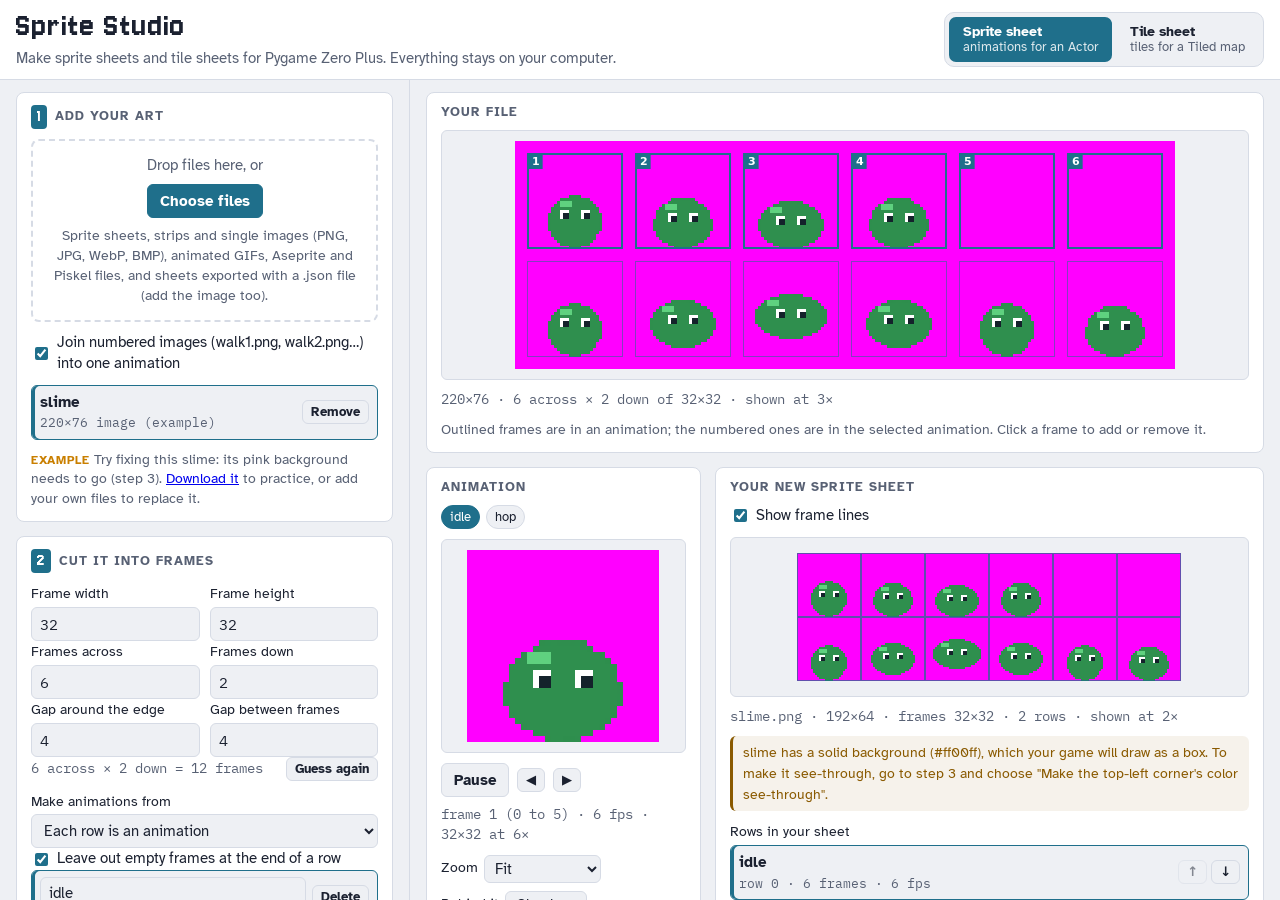
==== index.html @ b21f8364 "first commit" ====
<!doctype html>
<!--
  Sprite Studio: the page layout.

  This file is only the markup. The look is in css/, and everything the page
  does is in js/ (start with js/main.js). See MAINTAINING.md for a map.

  How the pieces connect:
  - An element with data-setting="some.path" is a control for that value in
    the `state` object (js/state.js). js/ui/controls.js keeps them in sync, so
    a new setting only needs a new control here plus code that reads it.
  - An element with data-show="some.path" shows that value as text.
  - class="sprites-only" / "tiles-only" hides an element in the other mode.
  - Elements with an id are filled in or wired up by the js/ui/ files.
-->
<html lang="en">
<head>
<meta charset="utf-8">
<meta name="viewport" content="width=device-width, initial-scale=1">
<title>Sprite Studio</title>
<meta name="description" content="Turn sprite sheets, GIFs, Aseprite and Piskel files, and tile sets into sprite sheets and tile sheets for Pygame Zero Plus. Runs in your browser; nothing is uploaded.">
<link rel="icon" href="favicon.svg" type="image/svg+xml">
<link rel="preconnect" href="https://fonts.googleapis.com">
<link rel="preconnect" href="https://fonts.gstatic.com" crossorigin>
<link rel="stylesheet" href="https://fonts.googleapis.com/css2?family=Atkinson+Hyperlegible:wght@400;700&family=IBM+Plex+Mono:wght@400;500&family=Jersey+10&display=swap">
<link rel="stylesheet" href="css/theme.css">
<link rel="stylesheet" href="css/layout.css">
<script type="module" src="js/main.js"></script>
</head>
<body data-mode="sprites">

<!-- ===================== Top bar: title and mode switch ===================== -->
<header class="topbar">
  <div class="brand">
    <h1>Sprite Studio</h1>
    <p>Make sprite sheets and tile sheets for Pygame Zero Plus. Everything stays on your computer.</p>
  </div>
  <div class="mode-switch" role="radiogroup" aria-label="What are you making?">
    <label class="mode">
      <input type="radio" name="mode" value="sprites" data-setting="mode" checked>
      <span><strong>Sprite sheet</strong><small>animations for an Actor</small></span>
    </label>
    <label class="mode">
      <input type="radio" name="mode" value="tiles" data-setting="mode">
      <span><strong>Tile sheet</strong><small>tiles for a Tiled map</small></span>
    </label>
  </div>
</header>

<noscript><p class="noscript">Sprite Studio needs JavaScript turned on.</p></noscript>
<p class="noscript" id="file-warning" hidden>
  Sprite Studio can't run when index.html is opened straight from a folder, because browsers
  only load its code from a web server. Use <a href="https://mjdargen.github.io/sprite-studio/">the website</a>,
  or run <code>python serve.py</code> in this folder and go to <a href="http://localhost:8000">http://localhost:8000</a>.
</p>
<script>
  // A plain (non-module) script, so it still runs from a file:// page, where
  // the app's modules are blocked and the page would otherwise sit empty
  if (location.protocol === "file:") document.getElementById("file-warning").hidden = false;
</script>

<main class="app">
  <!-- ===================== Left column: the four steps ===================== -->
  <div class="settings">

    <!-- Step 1: add files (js/ui/files-panel.js) -->
    <section class="card" aria-labelledby="add-title">
      <h2 id="add-title"><span class="step">1</span> Add your art</h2>
      <div class="drop" id="drop-zone">
        <p>Drop files here, or</p>
        <button class="primary" id="choose-files" type="button">Choose files</button>
        <input id="file-input" type="file" multiple hidden
               accept=".png,.gif,.jpg,.jpeg,.webp,.bmp,.aseprite,.ase,.piskel,.json,image/*">
        <p class="hint">Sprite sheets, strips and single images (PNG, JPG, WebP, BMP), animated GIFs,
          Aseprite and Piskel files, and sheets exported with a .json file (add the image too).</p>
      </div>
      <label class="choice sprites-only">
        <input type="checkbox" data-setting="settings.groupNumbered">
        Join numbered images (walk1.png, walk2.png…) into one animation
      </label>
      <div class="list" id="file-list"></div>
      <div id="file-messages"></div>
      <p class="hint" id="example-note" hidden><span class="badge">Example</span>
        <span class="sprites-only">Try fixing this slime: its pink background needs to go (step 3).</span>
        <span class="tiles-only">This tile set has a 1-pixel gap between its tiles, which the new sheet leaves out.</span>
        <a id="example-download" href="examples/slime.png" download="slime.png">Download it</a> to practice,
        or add your own files to replace it.</p>
    </section>

    <!-- Step 2: slicing (js/ui/grid-panel.js) and animations (js/ui/anim-panel.js) -->
    <section class="card" aria-labelledby="cut-title">
      <h2 id="cut-title"><span class="step">2</span>
        <span class="sprites-only">Cut it into frames</span><span class="tiles-only">Cut it into tiles</span></h2>
      <div id="grid-panel"></div>
      <div id="anim-panel" class="sprites-only"></div>
    </section>

    <!-- Step 3: clean-up settings (read by js/core/sprite-sheet.js and tile-sheet.js) -->
    <section class="card" aria-labelledby="clean-title">
      <h2 id="clean-title"><span class="step">3</span> Clean it up</h2>

      <div class="field">
        <label for="bg-mode">Background</label>
        <select id="bg-mode" data-setting="settings.background.mode">
          <option value="off">Keep it as it is</option>
          <option value="auto">Make the top-left corner's color see-through</option>
          <option value="pick">Make a color I choose see-through</option>
        </select>
      </div>
      <div class="row" id="bg-pick-row">
        <div class="field narrow">
          <label for="bg-color">Color</label>
          <input type="color" id="bg-color" data-setting="settings.background.color">
        </div>
        <button type="button" id="pick-color" class="small">Pick from your file</button>
      </div>
      <div class="field">
        <label for="bg-tolerance">Also remove colors this close to it:
          <output data-show="settings.background.tolerance"></output></label>
        <input type="range" id="bg-tolerance" min="0" max="100" data-setting="settings.background.tolerance">
      </div>

      <fieldset class="group">
        <legend><span class="sprites-only">Cut pixels off the edge of every frame</span>
          <span class="tiles-only">Cut pixels off the edge of every tile</span></legend>
        <div class="row four">
          <div class="field"><label for="crop-left">Left</label><input type="number" id="crop-left" min="0" data-setting="settings.crop.left"></div>
          <div class="field"><label for="crop-right">Right</label><input type="number" id="crop-right" min="0" data-setting="settings.crop.right"></div>
          <div class="field"><label for="crop-top">Top</label><input type="number" id="crop-top" min="0" data-setting="settings.crop.top"></div>
          <div class="field"><label for="crop-bottom">Bottom</label><input type="number" id="crop-bottom" min="0" data-setting="settings.crop.bottom"></div>
        </div>
      </fieldset>

      <div class="sprites-only">
        <div class="field">
          <label for="trim">Trim empty space around the art</label>
          <select id="trim" data-setting="settings.trim">
            <option value="file">Yes, the same amount for everything from one file</option>
            <option value="each">Yes, each animation on its own</option>
            <option value="off">No</option>
          </select>
          <p class="hint">Trimming everything from one file the same amount keeps your character in the same spot when it changes animation.</p>
        </div>
        <div class="row">
          <div class="field"><label for="padding">Space to leave around it</label><input type="number" id="padding" min="0" data-setting="settings.padding"></div>
          <div class="field">
            <label for="align">Line frames up by</label>
            <select id="align" data-setting="settings.align">
              <option value="bottom">Bottom (feet on the ground)</option>
              <option value="center">Center</option>
            </select>
          </div>
        </div>
      </div>

      <div class="row">
        <div class="field">
          <label for="scale">Size</label>
          <select id="scale" data-setting="settings.scale" data-type="number">
            <option value="0.25">¼× (shrink art that was enlarged 4×)</option>
            <option value="0.3333333333333333">⅓×</option>
            <option value="0.5">½×</option>
            <option value="1">1× (as it is)</option>
            <option value="2">2×</option>
            <option value="3">3×</option>
            <option value="4">4×</option>
          </select>
        </div>
        <label class="choice end"><input type="checkbox" data-setting="settings.smooth"> Smooth (not pixel art)</label>
      </div>

      <div class="tiles-only">
        <label class="choice"><input type="checkbox" data-setting="settings.tiles.skipEmpty"> Leave out empty tiles</label>
        <p class="hint">Only do this for a new tile sheet: it changes the tile numbers, so maps already made with it would show the wrong tiles.</p>
        <div class="field">
          <label for="tile-columns">Tiles across (0 means automatic)</label>
          <input type="number" id="tile-columns" min="0" data-setting="settings.tiles.columns">
        </div>
      </div>
    </section>

    <!-- Step 4: name and save (js/ui/save-panel.js) -->
    <section class="card" aria-labelledby="save-title">
      <h2 id="save-title"><span class="step">4</span> Save it</h2>
      <div class="field">
        <label for="sheet-name">Name</label>
        <input type="text" id="sheet-name" data-setting="settings.name" spellcheck="false" autocomplete="off">
      </div>
      <p class="hint" id="name-hint"></p>
      <div class="toolbar">
        <button class="primary" id="download-png" type="button">Download PNG</button>
        <button id="download-md" class="sprites-only" type="button">Download notes (.md)</button>
        <button id="download-tsx" class="tiles-only" type="button">Download tileset (.tsx)</button>
      </div>
      <p class="hint sprites-only">Put the PNG in your game's <code>sprites</code> folder.</p>
      <p class="hint tiles-only">Put the PNG and the .tsx file in your game's <code>maps</code> folder.</p>
    </section>
  </div>

  <!-- ===================== Right column: the previews ===================== -->
  <div class="previews">

    <!-- Your file, with the grid on top (js/ui/source-view.js) -->
    <section class="card preview-card" aria-labelledby="source-title">
      <h2 id="source-title">Your file</h2>
      <div class="stage" id="source-stage"><canvas class="pixels" id="source-canvas" width="1" height="1"></canvas></div>
      <div class="stats" id="source-stats"></div>
      <p class="hint" id="source-hint"></p>
    </section>

    <!-- Animation player (js/ui/player.js) -->
    <section class="card preview-card sprites-only" aria-labelledby="play-title">
      <h2 id="play-title">Animation</h2>
      <div class="chips" id="anim-chips"></div>
      <div class="stage" id="play-stage"><canvas class="pixels" id="play-canvas" width="1" height="1"></canvas></div>
      <div class="toolbar">
        <button id="play-toggle" type="button">Pause</button>
        <button id="play-back" type="button" class="small" aria-label="Previous frame">◀</button>
        <button id="play-next" type="button" class="small" aria-label="Next frame">▶</button>
        <span class="stats" id="play-stats"></span>
      </div>
      <div class="toolbar">
        <label class="inline">Zoom
          <select data-setting="view.playerZoom">
            <option value="fit">Fit</option>
            <option value="1">1× (real size)</option>
            <option value="2">2×</option>
            <option value="3">3×</option>
            <option value="4">4×</option>
          </select>
        </label>
        <label class="inline">Behind it
          <select data-setting="view.playerBackground">
            <option value="checker">Checks</option>
            <option value="#000000">Black</option>
            <option value="#ffffff">White</option>
            <option value="#7ec8e3">Sky</option>
          </select>
        </label>
        <label class="choice"><input type="checkbox" data-setting="view.showCenter"> Show the Actor's edges and center</label>
      </div>
    </section>

    <!-- Tile check: one tile repeated, to spot seams (js/ui/tile-check.js) -->
    <section class="card preview-card tiles-only" aria-labelledby="tile-check-title">
      <h2 id="tile-check-title">Tile check</h2>
      <div class="stage" id="tile-stage"><canvas class="pixels" id="tile-canvas" width="1" height="1"></canvas></div>
      <div class="stats" id="tile-stats"></div>
      <p class="hint">Click a tile in your new tile sheet to see it repeated, so you can spot seams.</p>
    </section>

    <!-- The finished sheet (js/ui/sheet-view.js, order-list.js, save-panel.js) -->
    <section class="card preview-card" aria-labelledby="sheet-title">
      <h2 id="sheet-title"><span class="sprites-only">Your new sprite sheet</span><span class="tiles-only">Your new tile sheet</span></h2>
      <div class="toolbar">
        <label class="choice"><input type="checkbox" data-setting="view.showLines">
          <span class="sprites-only">Show frame lines</span><span class="tiles-only">Show tile lines</span></label>
        <label class="choice tiles-only"><input type="checkbox" data-setting="view.tileNumbers"> Show tile numbers</label>
      </div>
      <div class="stage" id="sheet-stage"><canvas class="pixels" id="sheet-canvas" width="1" height="1"></canvas></div>
      <div class="stats" id="sheet-stats"></div>
      <div id="result-messages"></div>
      <div class="field sprites-only">
        <span class="label">Rows in your sheet</span>
        <div class="list" id="order-list"></div>
      </div>
      <div class="field">
        <div class="toolbar spread">
          <span class="label" id="code-title">Code for your game</span>
          <button class="small" id="copy-code" type="button">Copy</button>
        </div>
        <pre class="code" id="code"></pre>
      </div>
    </section>
  </div>
</main>
</body>
</html>
---- css/theme.css ----
/*
  Sprite Studio: colors and fonts.

  Every color the page uses is a variable here, so changing the look means
  changing this file only. The dark theme follows the computer's setting; add
  data-theme="light" or "dark" to <html> to force one.

  The canvases also read --accent, --mark and --muted (see js/util/view.js),
  so the grid lines drawn over the art match the theme.
*/

:root {
  /* Page */
  --bg: #eef0f4;          /* behind everything */
  --panel: #ffffff;       /* cards */
  --ink: #1b2130;         /* main text */
  --muted: #586174;       /* hints and secondary text */
  --line: #d6dbe5;        /* borders */

  /* Highlights */
  --accent: #1f6f8b;      /* buttons, selected things, grid lines over the art */
  --accent-ink: #ffffff;  /* text on --accent */
  --accent-soft: #dcecf2; /* a light wash of the accent */
  --mark: #c97f00;        /* second highlight: crop lines, focus rings, badges */
  --danger: #b4372b;      /* errors */
  --warn: #8a5a00;        /* warnings */

  /* The checkerboard behind see-through pixels */
  --check-a: #ffffff;
  --check-b: #e3e6ec;

  /* Fonts (loaded from Google Fonts in index.html, with fallbacks) */
  --font-display: "Jersey 10", "Trebuchet MS", system-ui, sans-serif;
  --font-body: "Atkinson Hyperlegible", system-ui, -apple-system, "Segoe UI", sans-serif;
  --font-mono: "IBM Plex Mono", ui-monospace, Consolas, monospace;

  --radius: 8px;
  color-scheme: light;
}

/* Dark theme: the same variables with dark values. It's written twice, once
   for "follow the computer" and once for data-theme="dark". */
@media (prefers-color-scheme: dark) {
  :root:not([data-theme="light"]) {
    --bg: #151922; --panel: #1e2430; --ink: #e8ebf1; --muted: #9aa4b6; --line: #333c4c;
    --accent: #5cb3d1; --accent-ink: #0f1a20; --accent-soft: #23394a;
    --mark: #f0b43a; --danger: #f07a6c; --warn: #f0b43a;
    --check-a: #2a303c; --check-b: #232833;
    color-scheme: dark;
  }
}
:root[data-theme="dark"] {
  --bg: #151922; --panel: #1e2430; --ink: #e8ebf1; --muted: #9aa4b6; --line: #333c4c;
  --accent: #5cb3d1; --accent-ink: #0f1a20; --accent-soft: #23394a;
  --mark: #f0b43a; --danger: #f07a6c; --warn: #f0b43a;
  --check-a: #2a303c; --check-b: #232833;
  color-scheme: dark;
}
---- css/layout.css ----
/*
  Sprite Studio: page layout and controls.

  The page is a workbench: the four steps run down the left in their own
  scrolling column, and the previews fill the right in theirs, so no setting
  can end up off the bottom of the screen. Below 900px wide the two columns
  stack and the whole page scrolls instead.

  Sections, in order: page frame, mode switch, cards, form controls, buttons,
  lists, previews, messages, and mode-only elements.
*/

/* ---------- Page frame ---------- */

* { box-sizing: border-box; }
html, body { height: 100%; }
body {
  margin: 0;
  background: var(--bg);
  color: var(--ink);
  font: 15px/1.45 var(--font-body);
  display: flex;
  flex-direction: column;
}
code { font-family: var(--font-mono); font-size: 0.9em; }

.topbar {
  display: flex; align-items: center; justify-content: space-between; gap: 12px 24px; flex-wrap: wrap;
  padding: 10px 16px;
  border-bottom: 1px solid var(--line);
  background: var(--panel);
}
.brand h1 { font: 400 2.1rem/1 var(--font-display); margin: 0 0 4px; letter-spacing: 0.03em; }
.brand p { margin: 0; color: var(--muted); font-size: 0.92rem; }
.noscript { padding: 16px; color: var(--danger); }

/* Two columns that each scroll on their own */
.app {
  flex: 1; min-height: 0;
  display: grid;
  grid-template-columns: minmax(320px, 410px) 1fr;
}
.settings, .previews {
  overflow-y: auto; min-height: 0;
  padding: 12px 16px 32px;
}
.settings {
  border-right: 1px solid var(--line);
  display: flex; flex-direction: column; gap: 14px;
}
/* Previews: "Your file" across the top (sheets are usually wide), then the
   player (or tile check) beside the finished sheet */
.previews {
  display: grid;
  grid-template-columns: minmax(240px, 1fr) minmax(0, 2fr);
  gap: 14px;
  align-content: start;
}
.previews > .preview-card:first-child { grid-column: 1 / -1; }

/* Medium screens: one preview per row */
@media (max-width: 1150px) {
  .previews { grid-template-columns: minmax(0, 1fr); }
}

/* Narrow screens: stack everything and let the page scroll */
@media (max-width: 900px) {
  html, body { height: auto; }
  body { display: block; }
  .app { display: block; }
  .settings, .previews { overflow: visible; border: 0; }
  .previews { grid-template-columns: 1fr; padding-top: 0; }
}

/* ---------- Mode switch (Sprite sheet / Tile sheet) ---------- */

.mode-switch {
  display: flex; gap: 4px; padding: 4px;
  border: 1px solid var(--line); border-radius: 10px; background: var(--bg);
}
.mode { cursor: pointer; }
.mode input { position: absolute; opacity: 0; pointer-events: none; }
.mode span {
  display: flex; flex-direction: column; padding: 6px 14px; border-radius: 7px; line-height: 1.2;
}
.mode small { color: var(--muted); font-size: 0.8rem; }
.mode input:checked + span { background: var(--accent); color: var(--accent-ink); }
.mode input:checked + span small { color: inherit; opacity: 0.85; }
.mode input:focus-visible + span { outline: 2px solid var(--mark); outline-offset: 2px; }

/* ---------- Cards ---------- */

.card {
  background: var(--panel);
  border: 1px solid var(--line);
  border-radius: var(--radius);
  padding: 12px 14px;
  min-width: 0;
  display: flex; flex-direction: column; gap: 10px;
}
.card h2 {
  font: 700 0.8rem/1.2 var(--font-body);
  text-transform: uppercase; letter-spacing: 0.08em;
  color: var(--muted);
  margin: 0;
  display: flex; align-items: center; gap: 8px;
}
.card h2 .step {
  font: 400 1.1rem/1 var(--font-display);
  color: var(--accent-ink); background: var(--accent);
  border-radius: 4px; padding: 3px 6px; letter-spacing: 0;
}
.hint { color: var(--muted); font-size: 0.86rem; margin: 0; }
.badge { font: 700 0.72rem var(--font-body); text-transform: uppercase; letter-spacing: 0.06em; color: var(--mark); }

/* ---------- Form controls ---------- */

label, .label { font-size: 0.9rem; }
.field { display: flex; flex-direction: column; gap: 3px; min-width: 0; }
.field.narrow { flex: 0 0 auto; }
.row { display: flex; gap: 10px; flex-wrap: wrap; align-items: flex-end; }
.row > .field { flex: 1 1 90px; }
.row.four > .field { flex: 1 1 60px; }
.choice { display: flex; gap: 6px; align-items: center; font-size: 0.92rem; }
.choice.end { padding-bottom: 6px; }
.inline { display: inline-flex; gap: 6px; align-items: center; font-size: 0.88rem; }
fieldset.group { border: 0; padding: 0; margin: 0; min-width: 0; }
fieldset.group legend { padding: 0; margin-bottom: 4px; font-size: 0.9rem; }

input[type="number"], input[type="text"], select {
  font: 0.95rem var(--font-body);
  color: var(--ink); background: var(--bg);
  border: 1px solid var(--line); border-radius: 6px;
  padding: 6px 8px; width: 100%; min-width: 0;
}
.inline select { width: auto; padding: 3px 6px; }
input[type="number"], input.mono { font-family: var(--font-mono); font-variant-numeric: tabular-nums; }
input[type="color"] { width: 52px; height: 34px; padding: 2px; border: 1px solid var(--line); border-radius: 6px; background: var(--bg); }
input[type="range"] { width: 100%; accent-color: var(--accent); }
input[type="checkbox"], input[type="radio"] { accent-color: var(--accent); }
input[aria-invalid="true"] { border-color: var(--danger); }
:focus-visible { outline: 2px solid var(--mark); outline-offset: 2px; }

/* ---------- Buttons ---------- */

button {
  font: 700 0.92rem var(--font-body);
  color: var(--ink); background: var(--bg);
  border: 1px solid var(--line); border-radius: 6px;
  padding: 7px 12px; cursor: pointer;
}
button:hover:not(:disabled) { border-color: var(--accent); }
button.primary { background: var(--accent); color: var(--accent-ink); border-color: var(--accent); }
button.small { padding: 3px 8px; font-size: 0.82rem; }
button[aria-pressed="true"] { background: var(--accent); color: var(--accent-ink); border-color: var(--accent); }
button:disabled { opacity: 0.5; cursor: default; }
.toolbar { display: flex; gap: 8px; flex-wrap: wrap; align-items: center; }
.toolbar.spread { justify-content: space-between; }

/* ---------- Drop zone and lists ---------- */

.drop {
  border: 2px dashed var(--line); border-radius: var(--radius);
  padding: 14px; text-align: center; color: var(--muted);
  display: flex; flex-direction: column; gap: 8px; align-items: center;
}
.drop p { margin: 0; }
.drop.over, body.dragging .drop { border-color: var(--accent); background: var(--accent-soft); color: var(--ink); }

.list { display: flex; flex-direction: column; gap: 6px; }
.list:empty { display: none; }
.item {
  display: grid; grid-template-columns: 1fr auto; gap: 6px 8px; align-items: center;
  border: 1px solid var(--line); border-radius: 6px; padding: 6px 8px;
  background: var(--bg);
}
.item.selected { border-color: var(--accent); box-shadow: inset 3px 0 0 var(--accent); }
.item .name { font-weight: 700; overflow-wrap: anywhere; }
.item .name.pickable { cursor: pointer; }
.item .meta { color: var(--muted); font-size: 0.82rem; font-family: var(--font-mono); overflow-wrap: anywhere; }
.item .buttons { display: flex; gap: 4px; }
.item .full { grid-column: 1 / -1; }

/* An animation in step 2 is a small form of its own */
.anim { grid-template-columns: 1fr; cursor: pointer; }
.anim .row { gap: 6px; }
.anim .row > .field.frames { flex: 3 1 120px; }
.anim .row > .field.fps { flex: 0 1 70px; }

/* ---------- Previews ---------- */

.stage {
  overflow: auto;
  border: 1px solid var(--line); border-radius: 6px;
  background: var(--bg);
  min-height: 160px; max-height: 48vh;
  display: grid; place-items: center;
  padding: 10px;
}
.stage.picking canvas { cursor: crosshair; }
.stage.clickable canvas { cursor: pointer; }

/* Canvases that show art: sharp pixels on a checkerboard. The checker size is
   set per canvas in js/util/view.js so it lines up with the zoom. */
canvas.pixels {
  image-rendering: pixelated;
  background-color: var(--check-a);
  background-image:
    linear-gradient(45deg, var(--check-b) 25%, transparent 25%, transparent 75%, var(--check-b) 75%),
    linear-gradient(45deg, var(--check-b) 25%, transparent 25%, transparent 75%, var(--check-b) 75%);
  background-size: 16px 16px;
  background-position: 0 0, 8px 8px;
  max-width: none;
  display: block;
}
canvas.pixels.solid { background-image: none; }

.stats { font-family: var(--font-mono); font-size: 0.85rem; color: var(--muted); font-variant-numeric: tabular-nums; overflow-wrap: anywhere; }
.chips { display: flex; gap: 6px; flex-wrap: wrap; }
.chips:empty { display: none; }
.chip { font-weight: 400; padding: 4px 10px; border-radius: 999px; }

pre.code {
  margin: 0; padding: 10px 12px; overflow-x: auto;
  background: var(--bg); border: 1px solid var(--line); border-radius: 6px;
  font: 0.85rem/1.5 var(--font-mono); white-space: pre;
}

/* ---------- Messages ---------- */

.message { margin: 0; font-size: 0.9rem; padding: 6px 10px; border-radius: 6px; border-left: 3px solid; white-space: pre-line; }
.message.error { color: var(--danger); border-color: var(--danger); background: color-mix(in srgb, var(--danger) 8%, transparent); }
.message.warning { color: var(--warn); border-color: var(--warn); background: color-mix(in srgb, var(--warn) 8%, transparent); }
#file-messages, #result-messages { display: flex; flex-direction: column; gap: 6px; }
#file-messages:empty, #result-messages:empty { display: none; }
.field-error { color: var(--danger); font-size: 0.82rem; margin: 0; }

/* ---------- Mode-only elements ---------- */

body[data-mode="tiles"] .sprites-only,
body[data-mode="sprites"] .tiles-only { display: none !important; }

@media (prefers-reduced-motion: reduce) { * { scroll-behavior: auto; } }
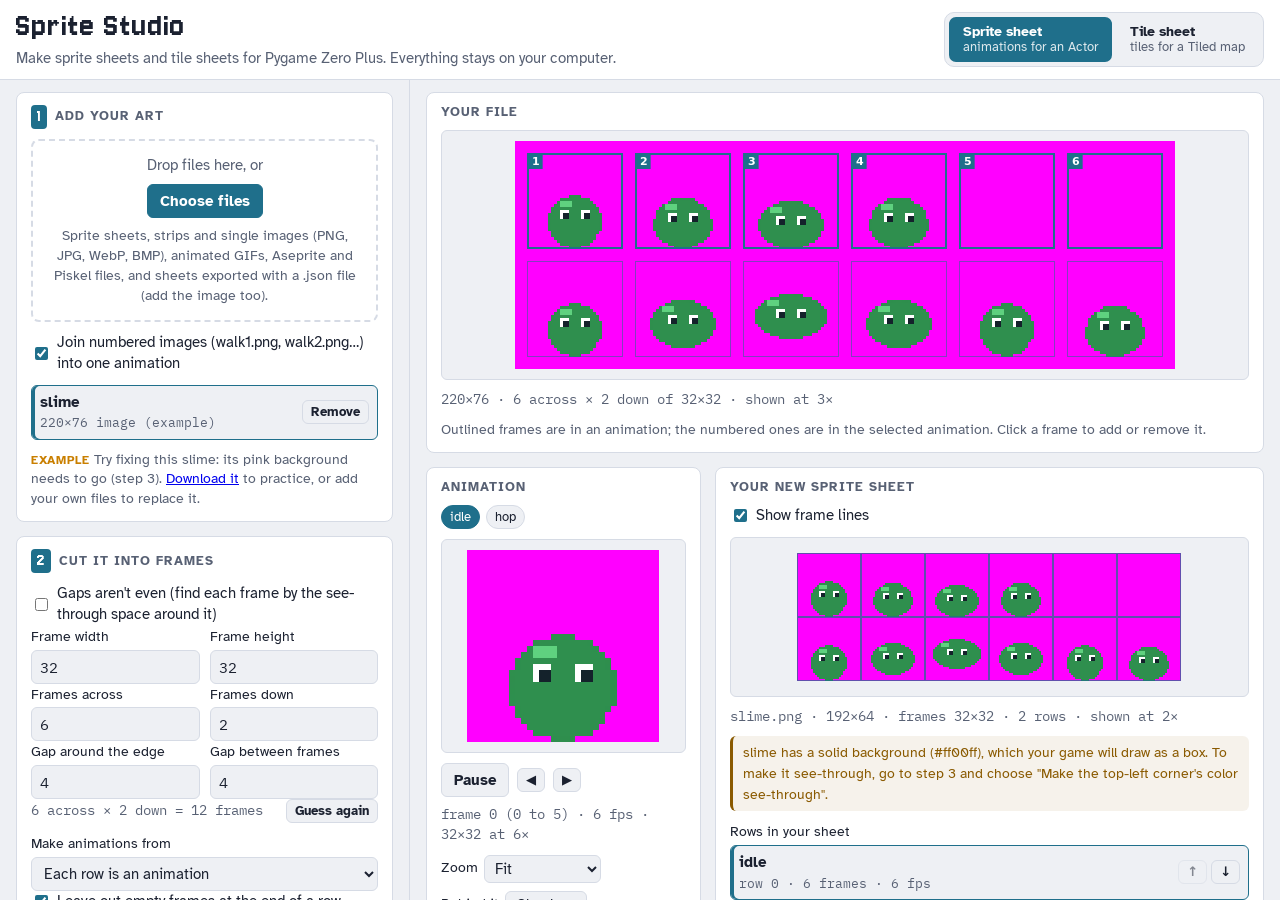
==== commit d1d5c3f5: "added filters, tilesheet combiner, removing irregular spacing" ====
--- a/index.html
+++ b/index.html
@@ -169,6 +169,27 @@
         <label class="choice end"><input type="checkbox" data-setting="settings.smooth"> Smooth (not pixel art)</label>
       </div>
 
+      <fieldset class="group">
+        <legend>Colors (changes the whole sheet)</legend>
+        <label class="choice"><input type="checkbox" data-setting="settings.filters.invert"> Invert colors</label>
+        <label class="choice"><input type="checkbox" data-setting="settings.filters.gray"> Black and white</label>
+        <div class="row">
+          <div class="field narrow">
+            <label for="tint-color">Tint</label>
+            <input type="color" id="tint-color" data-setting="settings.filters.tint">
+          </div>
+          <div class="field">
+            <label for="tint-amount">How much tint:
+              <output data-show="settings.filters.tintAmount"></output>%</label>
+            <input type="range" id="tint-amount" min="0" max="100" data-setting="settings.filters.tintAmount">
+          </div>
+        </div>
+        <div class="field">
+          <label for="opacity">Opacity: <output data-show="settings.filters.opacity"></output>%</label>
+          <input type="range" id="opacity" min="0" max="100" data-setting="settings.filters.opacity">
+        </div>
+      </fieldset>
+
       <div class="tiles-only">
         <label class="choice"><input type="checkbox" data-setting="settings.tiles.skipEmpty"> Leave out empty tiles</label>
         <p class="hint">Only do this for a new tile sheet: it changes the tile numbers, so maps already made with it would show the wrong tiles.</p>
